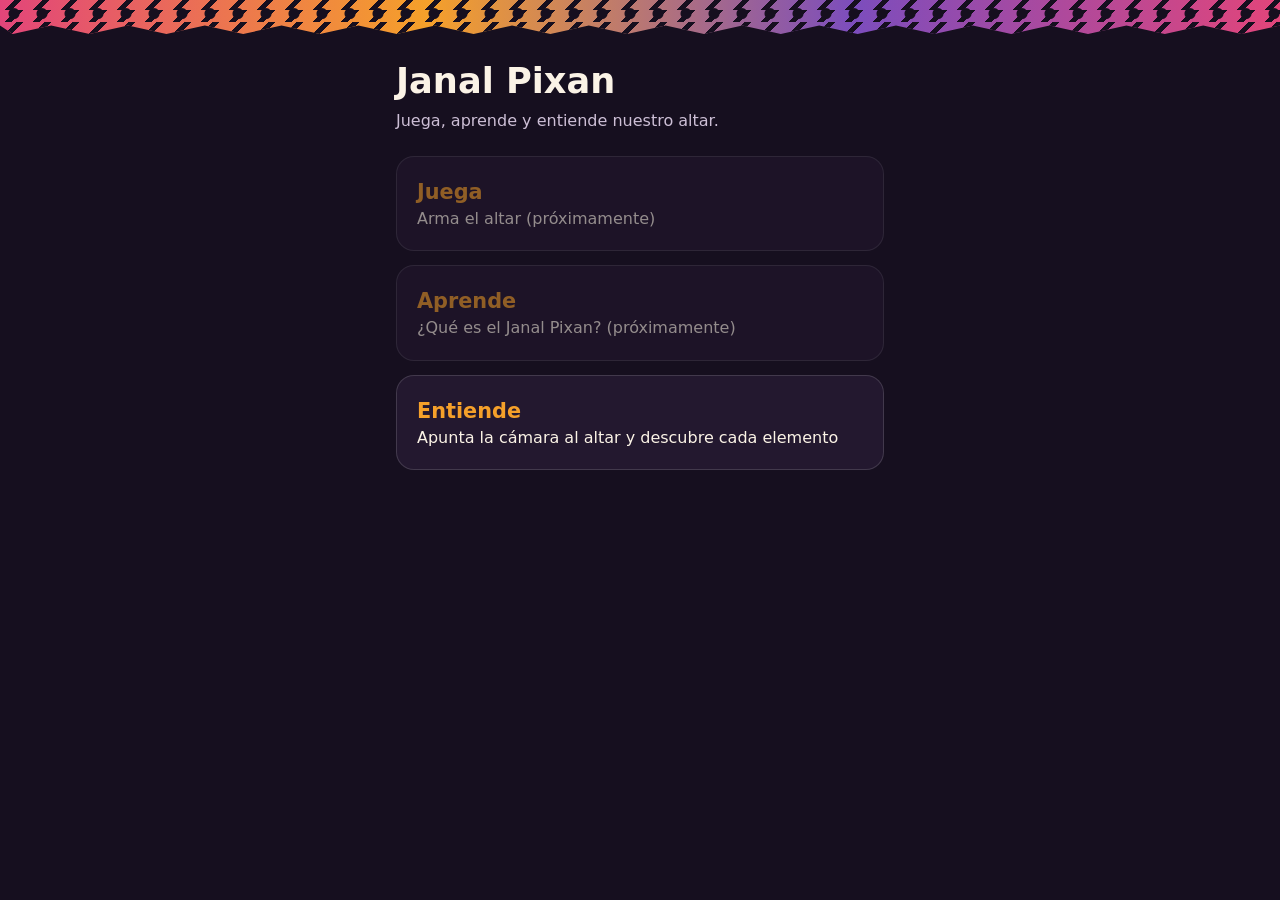
==== index.html @ c6d0ef3f "Entiende: cámara del altar (MindAR) + foto de respaldo + JSON común" ====
<!doctype html>
<html lang="es">
<head>
  <meta charset="utf-8">
  <meta name="viewport" content="width=device-width, initial-scale=1, viewport-fit=cover">
  <meta name="theme-color" content="#160f1f">
  <title>Juega, Aprende y Entiende · Janal Pixan</title>
  <!-- Inicio provisional: al unir las tres partes, este archivo se reemplaza por el diseño común -->
  <link rel="stylesheet" href="entiende/css/entiende.css">
  <style>
    main { max-width: 520px; margin: 0 auto; padding: 28px 16px 40px; }
    h1 { font-size: 2.2rem; line-height: 1.1; margin: 0 0 8px; }
    p { color: var(--texto-suave); margin: 0 0 24px; }
    a.parte {
      display: block; padding: 20px; margin-bottom: 14px; border-radius: var(--radio);
      background: var(--fondo-2); border: 1px solid var(--borde); color: var(--texto); text-decoration: none;
    }
    a.parte strong { display: block; font-size: 1.3rem; color: var(--naranja); }
    a.parte.pendiente { opacity: .55; }
  </style>
</head>
<body>
  <div class="papel-picado" aria-hidden="true"></div>
  <main>
    <h1>Janal Pixan</h1>
    <p>Juega, aprende y entiende nuestro altar.</p>
    <a class="parte pendiente" href="juega/"><strong>Juega</strong>Arma el altar (próximamente)</a>
    <a class="parte pendiente" href="aprende/"><strong>Aprende</strong>¿Qué es el Janal Pixan? (próximamente)</a>
    <a class="parte" href="entiende/"><strong>Entiende</strong>Apunta la cámara al altar y descubre cada elemento</a>
  </main>
</body>
</html>
---- entiende/css/entiende.css ----
/* Entiende — estilos comunes (mobile-first) */
:root {
  --fondo: #160f1f;
  --fondo-2: #23182f;
  --texto: #fbf3e6;
  --texto-suave: #cdbfd6;
  --naranja: #f5a02a;   /* xpujuk */
  --rosa: #e2457a;      /* papel picado */
  --morado: #7c4dbd;
  --borde: rgba(255, 255, 255, 0.14);
  --sombra: 0 10px 30px rgba(0, 0, 0, 0.45);
  --radio: 18px;
}

* { box-sizing: border-box; }

html, body {
  margin: 0;
  background: var(--fondo);
  color: var(--texto);
  font-family: system-ui, -apple-system, "Segoe UI", Roboto, sans-serif;
  line-height: 1.45;
  -webkit-tap-highlight-color: transparent;
}

a { color: var(--naranja); }

.boton {
  display: inline-flex;
  align-items: center;
  justify-content: center;
  gap: 0.5em;
  min-height: 52px;
  padding: 0 1.4em;
  border: 0;
  border-radius: 999px;
  background: var(--naranja);
  color: #2a1606;
  font: inherit;
  font-weight: 700;
  font-size: 1.05rem;
  text-decoration: none;
  cursor: pointer;
}
.boton:disabled { opacity: 0.5; cursor: wait; }
.boton.secundario {
  background: transparent;
  color: var(--texto);
  border: 1.5px solid var(--borde);
}

/* Franja de papel picado (decorativa, CSS puro, sin imágenes) */
.papel-picado {
  height: 34px;
  background:
    radial-gradient(circle at 50% 40%, var(--fondo) 5px, transparent 6px) 0 0 / 28px 34px,
    linear-gradient(135deg, transparent 40%, var(--fondo) 41% 59%, transparent 60%) 0 22px / 28px 12px,
    linear-gradient(90deg, var(--rosa), var(--naranja), var(--morado), var(--rosa));
  clip-path: polygon(0 0, 100% 0, 100% 75%, 97% 100%, 94% 75%, 91% 100%, 88% 75%, 85% 100%, 82% 75%, 79% 100%, 76% 75%, 73% 100%, 70% 75%, 67% 100%, 64% 75%, 61% 100%, 58% 75%, 55% 100%, 52% 75%, 49% 100%, 46% 75%, 43% 100%, 40% 75%, 37% 100%, 34% 75%, 31% 100%, 28% 75%, 25% 100%, 22% 75%, 19% 100%, 16% 75%, 13% 100%, 10% 75%, 7% 100%, 4% 75%, 1% 100%, 0 75%);
}

/* ---------- Ficha (hoja inferior con la explicación) ---------- */
.ficha-fondo {
  position: fixed;
  inset: 0;
  z-index: 50;
  background: rgba(10, 6, 14, 0.55);
  opacity: 0;
  pointer-events: none;
  transition: opacity 0.2s;
}
.ficha-fondo.abierta { opacity: 1; pointer-events: auto; }

.ficha {
  position: fixed;
  left: 0;
  right: 0;
  bottom: 0;
  z-index: 51;
  max-height: 78vh;
  overflow-y: auto;
  padding: 10px 20px calc(24px + env(safe-area-inset-bottom));
  background: var(--fondo-2);
  border-radius: var(--radio) var(--radio) 0 0;
  box-shadow: var(--sombra);
  transform: translateY(105%);
  transition: transform 0.25s ease-out;
}
.ficha.abierta { transform: translateY(0); }
.ficha .agarre {
  width: 44px; height: 5px; margin: 0 auto 14px;
  border-radius: 9px; background: var(--borde);
}
.ficha h2 { margin: 0; font-size: 1.45rem; }
.ficha .maya {
  margin: 4px 0 14px;
  color: var(--naranja);
  font-weight: 600;
}
.ficha .maya small { color: var(--texto-suave); font-weight: 400; }
.ficha h3 {
  margin: 16px 0 4px;
  font-size: 0.8rem;
  letter-spacing: 0.08em;
  text-transform: uppercase;
  color: var(--texto-suave);
}
.ficha p { margin: 0; font-size: 1.02rem; }
.ficha img.foto-elemento {
  width: 100%; max-height: 200px; object-fit: cover;
  border-radius: 12px; margin-bottom: 12px;
}
.ficha .acciones { display: flex; gap: 10px; margin-top: 20px; flex-wrap: wrap; }
.ficha .borrador {
  margin-top: 16px; font-size: 0.8rem; color: var(--texto-suave);
}

.aviso-error {
  padding: 14px 16px;
  border-radius: 12px;
  background: rgba(226, 69, 122, 0.15);
  border: 1px solid var(--rosa);
}
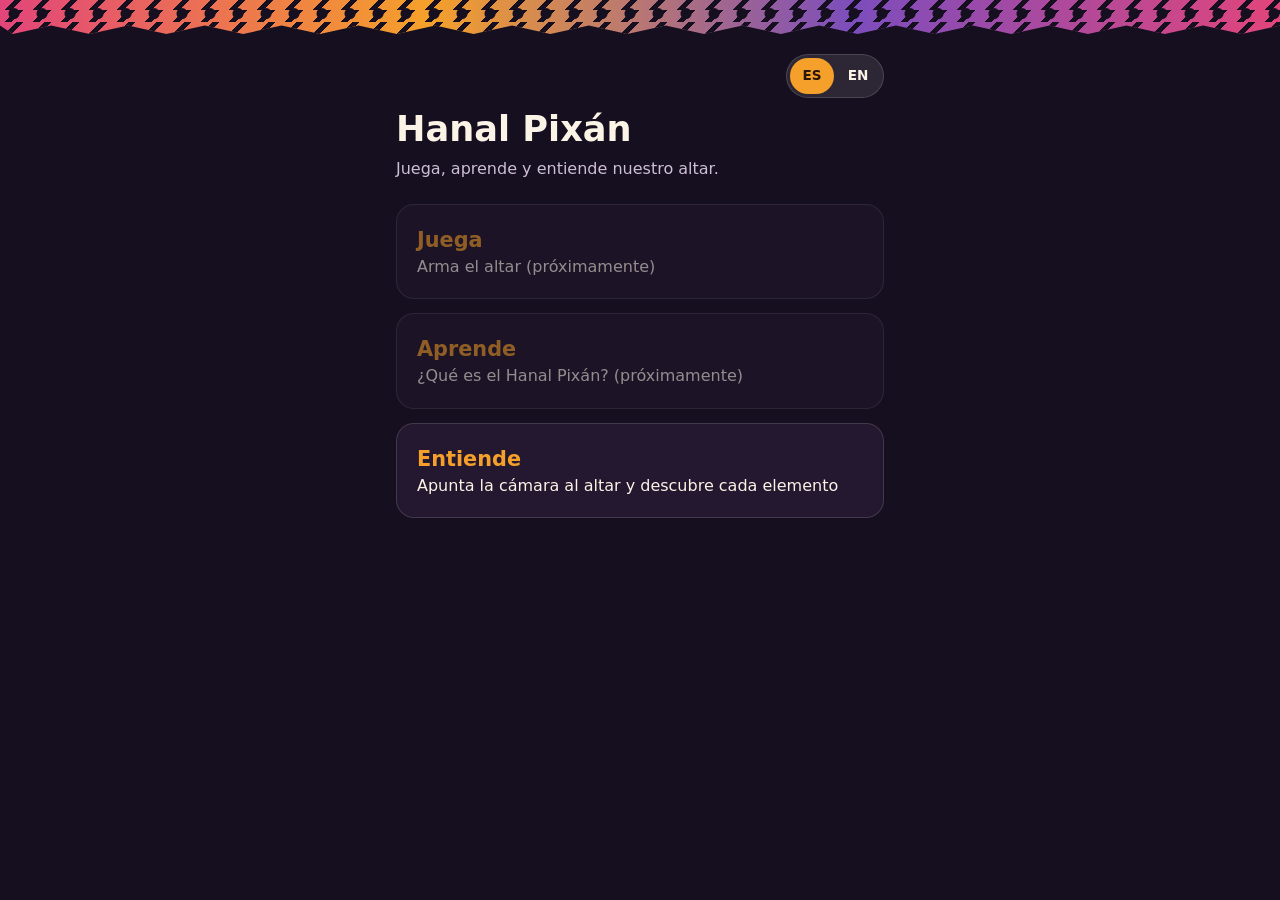
==== commit 37860fdb: "Entiende: 38 elementos trilingues, tarjetas estilo Hanal Pixan y camara por zonas" ====
--- a/index.html
+++ b/index.html
@@ -4,11 +4,12 @@
   <meta charset="utf-8">
   <meta name="viewport" content="width=device-width, initial-scale=1, viewport-fit=cover">
   <meta name="theme-color" content="#160f1f">
-  <title>Juega, Aprende y Entiende · Janal Pixan</title>
+  <title>Juega, Aprende y Entiende · Hanal Pixán</title>
   <!-- Inicio provisional: al unir las tres partes, este archivo se reemplaza por el diseño común -->
   <link rel="stylesheet" href="entiende/css/entiende.css">
   <style>
-    main { max-width: 520px; margin: 0 auto; padding: 28px 16px 40px; }
+    main { max-width: 520px; margin: 0 auto; padding: 20px 16px 40px; }
+    .arriba { display: flex; justify-content: flex-end; margin-bottom: 12px; }
     h1 { font-size: 2.2rem; line-height: 1.1; margin: 0 0 8px; }
     p { color: var(--texto-suave); margin: 0 0 24px; }
     a.parte {
@@ -22,11 +23,38 @@
 <body>
   <div class="papel-picado" aria-hidden="true"></div>
   <main>
-    <h1>Janal Pixan</h1>
-    <p>Juega, aprende y entiende nuestro altar.</p>
-    <a class="parte pendiente" href="juega/"><strong>Juega</strong>Arma el altar (próximamente)</a>
-    <a class="parte pendiente" href="aprende/"><strong>Aprende</strong>¿Qué es el Janal Pixan? (próximamente)</a>
-    <a class="parte" href="entiende/"><strong>Entiende</strong>Apunta la cámara al altar y descubre cada elemento</a>
+    <div class="arriba"><div class="selector-idioma" role="group" aria-label="Idioma / Language">
+      <button type="button" data-lang="es">ES</button><button type="button" data-lang="en">EN</button>
+    </div></div>
+    <h1>Hanal Pixán</h1>
+    <p data-es="Juega, aprende y entiende nuestro altar." data-en="Play, learn and understand our altar."></p>
+    <a class="parte pendiente" href="juega/"><strong data-es="Juega" data-en="Play"></strong>
+      <span data-es="Arma el altar (próximamente)" data-en="Build the altar (coming soon)"></span></a>
+    <a class="parte pendiente" href="aprende/"><strong data-es="Aprende" data-en="Learn"></strong>
+      <span data-es="¿Qué es el Hanal Pixán? (próximamente)" data-en="What is Hanal Pixán? (coming soon)"></span></a>
+    <a class="parte" href="entiende/" id="link-entiende"><strong data-es="Entiende" data-en="Understand"></strong>
+      <span data-es="Apunta la cámara al altar y descubre cada elemento" data-en="Point your camera at the altar and discover each element"></span></a>
   </main>
+  <script>
+    (function () {
+      var K = 'jaye-idioma';
+      var q = new URLSearchParams(location.search).get('lang');
+      var lang = q === 'en' || q === 'es' ? q : null;
+      if (!lang) { try { lang = localStorage.getItem(K); } catch (e) {} }
+      if (lang !== 'en') lang = 'es';
+      function poner(l) {
+        lang = l;
+        document.documentElement.lang = l;
+        try { localStorage.setItem(K, l); } catch (e) {}
+        document.querySelectorAll('[data-es]').forEach(function (n) { n.textContent = n.getAttribute('data-' + l); });
+        document.querySelectorAll('[data-lang]').forEach(function (b) { b.setAttribute('aria-pressed', String(b.dataset.lang === l)); });
+        document.getElementById('link-entiende').href = 'entiende/' + (l === 'en' ? '?lang=en' : '');
+      }
+      document.querySelectorAll('[data-lang]').forEach(function (b) {
+        b.addEventListener('click', function () { poner(b.dataset.lang); });
+      });
+      poner(lang);
+    })();
+  </script>
 </body>
 </html>
--- a/entiende/css/entiende.css
+++ b/entiende/css/entiende.css
@@ -121,3 +121,31 @@
   background: rgba(226, 69, 122, 0.15);
   border: 1px solid var(--rosa);
 }
+
+/* ---------- Selector de idioma ---------- */
+.selector-idioma {
+  display: inline-flex; padding: 3px; gap: 2px;
+  border-radius: 999px; background: rgba(255, 255, 255, 0.1); border: 1px solid var(--borde);
+}
+.selector-idioma button {
+  min-width: 44px; min-height: 36px; padding: 0 10px; border: 0; border-radius: 999px;
+  background: transparent; color: var(--texto); font: inherit; font-weight: 700; font-size: .85rem; cursor: pointer;
+}
+.selector-idioma button[aria-pressed="true"] { background: var(--naranja); color: #2a1606; }
+
+/* ---------- Ficha: nombres y fuentes ---------- */
+.ficha .ficha-num { margin: 0 0 2px; color: var(--texto-suave); font-size: .8rem; letter-spacing: .06em; }
+.ficha .nombres { margin: 10px 0 4px; display: grid; gap: 8px; }
+.ficha .nombres > div {
+  display: grid; grid-template-columns: 92px 1fr; gap: 8px; align-items: baseline;
+  padding: 8px 12px; border-radius: 12px; background: rgba(255, 255, 255, 0.05);
+}
+.ficha .nombres dt { font-size: .75rem; text-transform: uppercase; letter-spacing: .06em; color: var(--texto-suave); }
+.ficha .nombres dd { margin: 0; }
+.ficha .nombre-maya strong { color: var(--naranja); font-size: 1.15rem; }
+.ficha .nombres small { color: var(--texto-suave); }
+.ficha .nombres .nota { display: block; margin-top: 2px; font-size: .85rem; color: var(--texto-suave); }
+.ficha .fuentes { margin-top: 18px; font-size: .85rem; color: var(--texto-suave); }
+.ficha .fuentes summary { cursor: pointer; min-height: 32px; }
+.ficha .fuentes ul { margin: 6px 0 0; padding-left: 1.1em; }
+.ficha .fuentes li { margin-bottom: 4px; }
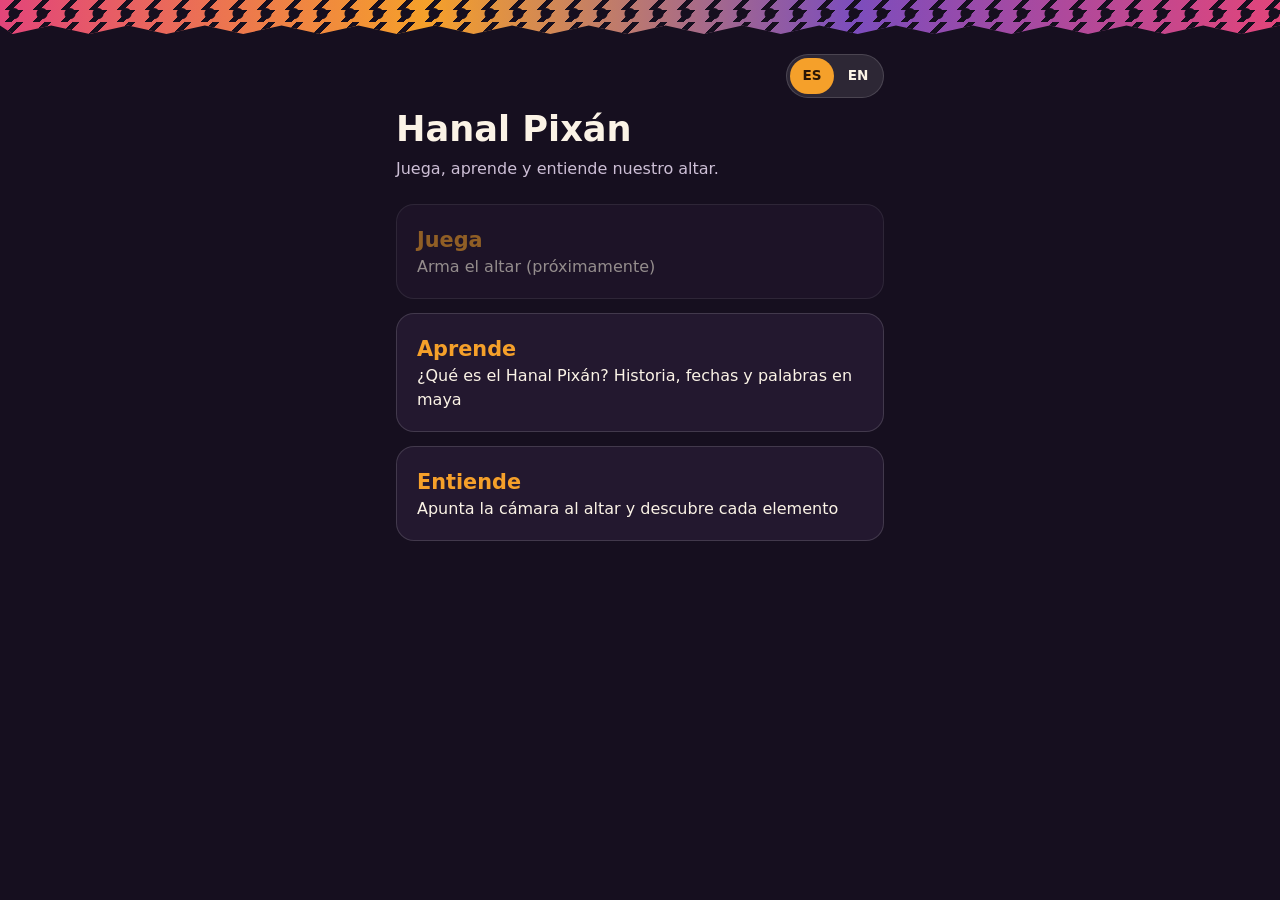
==== commit 74413ccb: "Aprende: pagina del Hanal Pixan (ES/EN) con SVG en punto de cruz, unida al inicio" ====
--- a/index.html
+++ b/index.html
@@ -30,8 +30,8 @@
     <p data-es="Juega, aprende y entiende nuestro altar." data-en="Play, learn and understand our altar."></p>
     <a class="parte pendiente" href="juega/"><strong data-es="Juega" data-en="Play"></strong>
       <span data-es="Arma el altar (próximamente)" data-en="Build the altar (coming soon)"></span></a>
-    <a class="parte pendiente" href="aprende/"><strong data-es="Aprende" data-en="Learn"></strong>
-      <span data-es="¿Qué es el Hanal Pixán? (próximamente)" data-en="What is Hanal Pixán? (coming soon)"></span></a>
+    <a class="parte" href="aprende/" id="link-aprende"><strong data-es="Aprende" data-en="Learn"></strong>
+      <span data-es="¿Qué es el Hanal Pixán? Historia, fechas y palabras en maya" data-en="What is Hanal Pixán? History, dates and Maya words"></span></a>
     <a class="parte" href="entiende/" id="link-entiende"><strong data-es="Entiende" data-en="Understand"></strong>
       <span data-es="Apunta la cámara al altar y descubre cada elemento" data-en="Point your camera at the altar and discover each element"></span></a>
   </main>
@@ -49,6 +49,7 @@
         document.querySelectorAll('[data-es]').forEach(function (n) { n.textContent = n.getAttribute('data-' + l); });
         document.querySelectorAll('[data-lang]').forEach(function (b) { b.setAttribute('aria-pressed', String(b.dataset.lang === l)); });
         document.getElementById('link-entiende').href = 'entiende/' + (l === 'en' ? '?lang=en' : '');
+        document.getElementById('link-aprende').href = 'aprende/' + (l === 'en' ? '?lang=en' : '');
       }
       document.querySelectorAll('[data-lang]').forEach(function (b) {
         b.addEventListener('click', function () { poner(b.dataset.lang); });
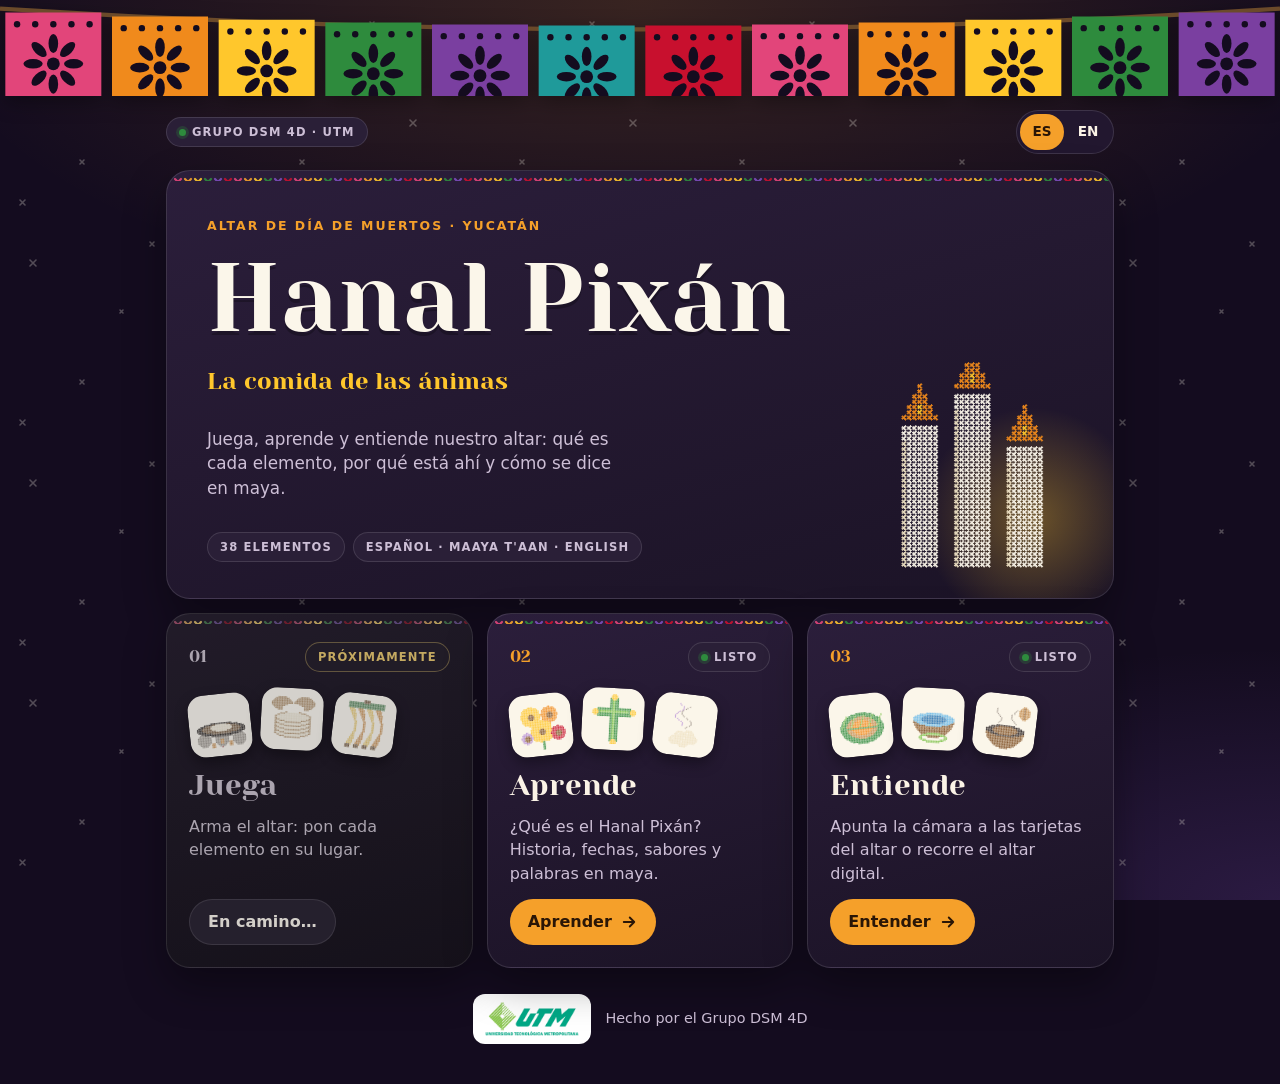
==== commit 7334fddd: "Portadas nuevas: inicio y entrada de Entiende Tarjetas tipo bento con brillo al tocar (inspiradas en" ====
--- a/index.html
+++ b/index.html
@@ -3,38 +3,77 @@
 <head>
   <meta charset="utf-8">
   <meta name="viewport" content="width=device-width, initial-scale=1, viewport-fit=cover">
-  <meta name="theme-color" content="#160f1f">
+  <meta name="theme-color" content="#140c1f">
+  <meta name="description" content="Altar de Hanal Pixán del Grupo DSM 4D (UTM): juega, aprende y entiende cada elemento del altar yucateco.">
   <title>Juega, Aprende y Entiende · Hanal Pixán</title>
-  <!-- Inicio provisional: al unir las tres partes, este archivo se reemplaza por el diseño común -->
-  <link rel="stylesheet" href="entiende/css/entiende.css">
-  <style>
-    main { max-width: 520px; margin: 0 auto; padding: 20px 16px 40px; }
-    .arriba { display: flex; justify-content: flex-end; margin-bottom: 12px; }
-    h1 { font-size: 2.2rem; line-height: 1.1; margin: 0 0 8px; }
-    p { color: var(--texto-suave); margin: 0 0 24px; }
-    a.parte {
-      display: block; padding: 20px; margin-bottom: 14px; border-radius: var(--radio);
-      background: var(--fondo-2); border: 1px solid var(--borde); color: var(--texto); text-decoration: none;
-    }
-    a.parte strong { display: block; font-size: 1.3rem; color: var(--naranja); }
-    a.parte.pendiente { opacity: .55; }
-  </style>
+  <link rel="preload" href="assets/fonts/yeseva-one-latin-400-normal.woff2" as="font" type="font/woff2" crossorigin>
+  <link rel="stylesheet" href="assets/css/portada.css">
 </head>
 <body>
-  <div class="papel-picado" aria-hidden="true"></div>
-  <main>
-    <div class="arriba"><div class="selector-idioma" role="group" aria-label="Idioma / Language">
-      <button type="button" data-lang="es">ES</button><button type="button" data-lang="en">EN</button>
-    </div></div>
-    <h1>Hanal Pixán</h1>
-    <p data-es="Juega, aprende y entiende nuestro altar." data-en="Play, learn and understand our altar."></p>
-    <a class="parte pendiente" href="juega/"><strong data-es="Juega" data-en="Play"></strong>
-      <span data-es="Arma el altar (próximamente)" data-en="Build the altar (coming soon)"></span></a>
-    <a class="parte" href="aprende/" id="link-aprende"><strong data-es="Aprende" data-en="Learn"></strong>
-      <span data-es="¿Qué es el Hanal Pixán? Historia, fechas y palabras en maya" data-en="What is Hanal Pixán? History, dates and Maya words"></span></a>
-    <a class="parte" href="entiende/" id="link-entiende"><strong data-es="Entiende" data-en="Understand"></strong>
-      <span data-es="Apunta la cámara al altar y descubre cada elemento" data-en="Point your camera at the altar and discover each element"></span></a>
-  </main>
+  <svg class="papel" aria-hidden="true"></svg>
+
+  <div class="envoltura">
+    <div class="barra">
+      <span class="chip"><i></i><span data-es="Grupo DSM 4D · UTM" data-en="DSM 4D group · UTM"></span></span>
+      <div class="selector-idioma" role="group" aria-label="Idioma / Language">
+        <button type="button" data-lang="es">ES</button><button type="button" data-lang="en">EN</button>
+      </div>
+    </div>
+
+    <main class="bento">
+      <!-- Héroe -->
+      <section class="tile heroe ancha" aria-labelledby="titulo">
+        <span class="vela-glow" aria-hidden="true"></span>
+        <img class="adorno" src="entiende/img/iconos/velas.png" alt="" aria-hidden="true">
+        <p class="eyebrow" data-es="Altar de Día de Muertos · Yucatán" data-en="Day of the Dead altar · Yucatán"></p>
+        <h1 id="titulo">Hanal Pixán</h1>
+        <p class="sub" data-es="La comida de las ánimas" data-en="The food of the souls"></p>
+        <p class="lema" data-es="Juega, aprende y entiende nuestro altar: qué es cada elemento, por qué está ahí y cómo se dice en maya." data-en="Play, learn and understand our altar: what each element is, why it is there and how to say it in Maya."></p>
+        <div class="datos">
+          <span class="chip" data-es="38 elementos" data-en="38 elements"></span>
+          <span class="chip">Español · Maaya t'aan · English</span>
+        </div>
+      </section>
+
+      <!-- Juega (pendiente: cuando esté lista, cambia este <div> por <a href="juega/"> y quita "apagada") -->
+      <div class="tile apagada" id="tile-juega" aria-disabled="true">
+        <div class="cabeza"><span class="num">01</span><span class="chip pronto" data-es="Próximamente" data-en="Coming soon"></span></div>
+        <div class="parches" aria-hidden="true">
+          <img src="entiende/img/iconos/comal.png" alt=""><img src="entiende/img/iconos/tortear.png" alt=""><img src="entiende/img/iconos/platano.png" alt="">
+        </div>
+        <h3 data-es="Juega" data-en="Play"></h3>
+        <p data-es="Arma el altar: pon cada elemento en su lugar." data-en="Build the altar: put each element in its place."></p>
+        <span class="ir suave" data-es="En camino…" data-en="On its way…"></span>
+      </div>
+
+      <a class="tile" href="aprende/" id="link-aprende">
+        <div class="cabeza"><span class="num">02</span><span class="chip"><i></i><span data-es="Listo" data-en="Ready"></span></span></div>
+        <div class="parches" aria-hidden="true">
+          <img src="entiende/img/iconos/flores.png" alt=""><img src="entiende/img/iconos/cruz-verde.png" alt=""><img src="entiende/img/iconos/incienso.png" alt="">
+        </div>
+        <h3 data-es="Aprende" data-en="Learn"></h3>
+        <p data-es="¿Qué es el Hanal Pixán? Historia, fechas, sabores y palabras en maya." data-en="What is Hanal Pixán? History, dates, flavors and Maya words."></p>
+        <span class="ir"><span data-es="Aprender" data-en="Learn"></span><svg viewBox="0 0 24 24" fill="none" stroke="currentColor" stroke-width="2.5" stroke-linecap="round" stroke-linejoin="round" aria-hidden="true"><path d="M5 12h14M13 6l6 6-6 6"/></svg></span>
+      </a>
+
+      <a class="tile" href="entiende/" id="link-entiende">
+        <div class="cabeza"><span class="num">03</span><span class="chip"><i></i><span data-es="Listo" data-en="Ready"></span></span></div>
+        <div class="parches" aria-hidden="true">
+          <img src="entiende/img/iconos/pib.png" alt=""><img src="entiende/img/iconos/jicaras-bejuco.png" alt=""><img src="entiende/img/iconos/chocolate.png" alt="">
+        </div>
+        <h3 data-es="Entiende" data-en="Understand"></h3>
+        <p data-es="Apunta la cámara a las tarjetas del altar o recorre el altar digital." data-en="Point your camera at the altar cards or explore the digital altar."></p>
+        <span class="ir"><span data-es="Entender" data-en="Explore"></span><svg viewBox="0 0 24 24" fill="none" stroke="currentColor" stroke-width="2.5" stroke-linecap="round" stroke-linejoin="round" aria-hidden="true"><path d="M5 12h14M13 6l6 6-6 6"/></svg></span>
+      </a>
+    </main>
+
+    <footer class="pie">
+      <span class="logo"><img src="assets/img/utm.png" alt="Universidad Tecnológica Metropolitana" width="480" height="172"></span>
+      <span data-es="Hecho por el Grupo DSM 4D" data-en="Made by the DSM 4D group"></span>
+    </footer>
+  </div>
+
+  <script src="assets/js/portada.js"></script>
   <script>
     (function () {
       var K = 'jaye-idioma';
--- a/assets/css/portada.css
+++ b/assets/css/portada.css
@@ -0,0 +1,174 @@
+/* Portadas del sitio (inicio y entrada de Entiende).
+   Inspirado en componentes de 21st.dev ("Bento Grid Hero" y "Spotlight Card"),
+   reescritos en CSS/JS simple para que el sitio siga siendo estático. */
+@font-face {
+  font-family: "Yeseva One";
+  src: url("../fonts/yeseva-one-latin-400-normal.woff2") format("woff2");
+  font-display: swap;
+}
+
+:root {
+  --fondo: #140c1f;
+  --fondo-2: #22172f;
+  --tarjeta: #241931;
+  --texto: #fbf3e6;
+  --texto-suave: #cdbfd6;
+  --naranja: #f5a02a;
+  --amarillo: #ffc72c;
+  --rosa: #e2457a;
+  --rojo: #c8102e;
+  --verde: #2e8b3d;
+  --morado: #7c4dbd;
+  --crema: #fbf6ea;
+  --borde: rgba(255, 255, 255, 0.12);
+  --radio: 24px;
+  --titulo: "Yeseva One", Georgia, "Times New Roman", serif;
+}
+
+* { box-sizing: border-box; }
+html, body {
+  margin: 0; color: var(--texto);
+  font-family: system-ui, -apple-system, "Segoe UI", Roboto, sans-serif; line-height: 1.45;
+  -webkit-tap-highlight-color: transparent;
+}
+body {
+  min-height: 100vh;
+  background:
+    radial-gradient(ellipse 80% 50% at 50% 0%, rgba(245, 160, 42, 0.16), transparent 70%),
+    radial-gradient(ellipse 60% 40% at 100% 100%, rgba(124, 77, 189, 0.22), transparent 70%),
+    var(--fondo);
+  background-attachment: fixed;
+}
+/* cielo con estrellas en punto de cruz */
+body::before {
+  content: ""; position: fixed; inset: 0; pointer-events: none; opacity: .5; z-index: 0;
+  background-image: url("data:image/svg+xml,%3Csvg xmlns='http://www.w3.org/2000/svg' width='220' height='220'%3E%3Cg stroke='%23fbf6ea' stroke-width='1.6' stroke-linecap='round' opacity='.55'%3E%3Cpath d='M30 40l6 6m0-6l-6 6M150 22l4 4m0-4l-4 4M190 120l6 6m0-6l-6 6M80 160l4 4m0-4l-4 4M120 90l3 3m0-3l-3 3M20 200l5 5m0-5l-5 5'/%3E%3C/g%3E%3C/svg%3E");
+}
+a { color: var(--naranja); }
+:focus-visible { outline: 3px solid var(--naranja); outline-offset: 3px; }
+[hidden] { display: none !important; }
+
+.envoltura { position: relative; z-index: 1; max-width: 980px; margin: 0 auto; padding: 0 16px calc(40px + env(safe-area-inset-bottom)); }
+
+/* ---------- Papel picado (SVG) ---------- */
+.papel {
+  display: block; width: 100%; height: 72px; position: relative; z-index: 1;
+  filter: drop-shadow(0 6px 10px rgba(0, 0, 0, .35));
+}
+@media (min-width: 700px) { .papel { height: 96px; } }
+
+/* ---------- Barra superior ---------- */
+.barra { display: flex; align-items: center; justify-content: space-between; gap: 12px; padding: 14px 0 6px; }
+.chip {
+  display: inline-flex; align-items: center; gap: 6px; min-height: 30px; padding: 0 12px;
+  border-radius: 999px; border: 1px solid var(--borde); background: #2a1f37;
+  font-size: .72rem; font-weight: 700; letter-spacing: .1em; text-transform: uppercase; color: var(--texto-suave);
+  white-space: nowrap;
+}
+.chip i { width: 7px; height: 7px; border-radius: 50%; background: var(--verde); box-shadow: 0 0 0 3px rgba(46, 139, 61, .25); }
+.chip.naranja { color: #2a1606; background: var(--naranja); border-color: var(--naranja); }
+.chip.pronto { color: var(--amarillo); border-color: rgba(255, 199, 44, .4); }
+.volver-link { color: var(--texto); text-decoration: none; font-weight: 700; display: inline-flex; align-items: center; gap: 6px; min-height: 44px; }
+
+.selector-idioma {
+  display: inline-flex; padding: 3px; gap: 2px; border-radius: 999px;
+  background: #22172f; border: 1px solid var(--borde);
+}
+.selector-idioma button {
+  min-width: 44px; min-height: 36px; padding: 0 10px; border: 0; border-radius: 999px;
+  background: transparent; color: var(--texto); font: inherit; font-weight: 700; font-size: .85rem; cursor: pointer;
+}
+.selector-idioma button[aria-pressed="true"] { background: var(--naranja); color: #2a1606; }
+
+/* ---------- Tarjeta (bento) con brillo que sigue al dedo / ratón ---------- */
+.bento { display: grid; gap: 14px; grid-template-columns: 1fr; margin-top: 10px; }
+@media (min-width: 720px) {
+  .bento { grid-template-columns: repeat(3, 1fr); }
+  .bento .ancha { grid-column: 1 / -1; }
+  .bento.dos { grid-template-columns: 1.25fr 1fr; }
+}
+.tile {
+  --x: 50%; --y: 0%;
+  position: relative; isolation: isolate; overflow: hidden;
+  display: flex; flex-direction: column; gap: 14px;
+  padding: 22px; border-radius: var(--radio);
+  border: 1px solid var(--borde);
+  background: linear-gradient(165deg, #2b1e3b 0%, var(--tarjeta) 45%, #1b1326 100%);
+  color: var(--texto); text-decoration: none;
+  box-shadow: 0 18px 40px rgba(0, 0, 0, .35);
+  transition: transform .25s ease, border-color .25s ease;
+}
+.tile::before { /* spotlight */
+  content: ""; position: absolute; inset: 0; z-index: -1; opacity: 0; transition: opacity .4s ease;
+  background: radial-gradient(420px circle at var(--x) var(--y), rgba(245, 160, 42, .22), transparent 65%);
+}
+.tile::after { /* orilla bordada */
+  content: ""; position: absolute; left: 0; right: 0; top: 0; height: 10px; z-index: -1; opacity: .9;
+  background: url("data:image/svg+xml,%3Csvg xmlns='http://www.w3.org/2000/svg' width='60' height='10'%3E%3Cg stroke-width='2.2' stroke-linecap='round'%3E%3Cpath d='M2 2l6 6m0-6l-6 6' stroke='%23e2457a'/%3E%3Cpath d='M12 2l6 6m0-6l-6 6' stroke='%23f5a02a'/%3E%3Cpath d='M22 2l6 6m0-6l-6 6' stroke='%23ffc72c'/%3E%3Cpath d='M32 2l6 6m0-6l-6 6' stroke='%232e8b3d'/%3E%3Cpath d='M42 2l6 6m0-6l-6 6' stroke='%237c4dbd'/%3E%3Cpath d='M52 2l6 6m0-6l-6 6' stroke='%23c8102e'/%3E%3C/g%3E%3C/svg%3E") repeat-x 6px 6px;
+}
+a.tile:hover, a.tile:focus-visible { transform: translateY(-3px); border-color: rgba(245, 160, 42, .55); }
+.tile:hover::before, .tile:focus-visible::before, .tile.brilla::before { opacity: 1; }
+.tile.apagada { filter: saturate(.55) brightness(.85); }
+.tile.apagada h3, .tile.apagada .num { color: var(--texto-suave); }
+.tile.apagada:hover { transform: none; border-color: var(--borde); }
+@media (prefers-reduced-motion: reduce) { .tile, .tile::before { transition: none; } a.tile:hover { transform: none; } }
+
+.tile .cabeza { display: flex; align-items: center; justify-content: space-between; gap: 10px; margin-top: 6px; }
+.tile .num { font-family: var(--titulo); font-size: 1.05rem; color: var(--naranja); }
+.tile h2, .tile h3 { margin: 0; font-family: var(--titulo); font-weight: 400; line-height: 1.05; letter-spacing: .01em; }
+.tile h2 { font-size: clamp(2rem, 7vw, 2.6rem); }
+.tile h3 { font-size: 1.85rem; }
+.tile p { margin: 0; color: var(--texto-suave); }
+.tile .ir {
+  margin-top: auto; align-self: flex-start;
+  display: inline-flex; align-items: center; gap: 8px; min-height: 46px; padding: 0 18px;
+  border-radius: 999px; background: var(--naranja); color: #2a1606; font-weight: 800;
+}
+.tile .ir.suave { background: #2f2340; color: var(--texto); border: 1px solid var(--borde); }
+.tile .ir svg { width: 18px; height: 18px; transition: transform .2s; }
+a.tile:hover .ir svg { transform: translateX(4px); }
+
+/* Íconos bordados como "parches" */
+.parches { display: flex; gap: 10px; align-items: flex-end; min-height: 70px; }
+.parches img {
+  width: 62px; height: 62px; padding: 6px; border-radius: 16px; background: var(--crema);
+  box-shadow: 0 6px 14px rgba(0, 0, 0, .35); transition: transform .3s ease;
+}
+.parches img:nth-child(1) { transform: rotate(-6deg); }
+.parches img:nth-child(2) { transform: translateY(-6px) rotate(3deg); }
+.parches img:nth-child(3) { transform: rotate(7deg); }
+.parches img:nth-child(4) { transform: translateY(-4px) rotate(-3deg); }
+a.tile:hover .parches img { transform: translateY(-8px) rotate(0); }
+
+/* ---------- Héroe (tarjeta ancha) ---------- */
+.heroe { padding: 28px 22px 26px; text-align: left; }
+.heroe .eyebrow { margin: 6px 0 0; font-size: .78rem; font-weight: 800; letter-spacing: .16em; text-transform: uppercase; color: var(--naranja); }
+.heroe h1 {
+  margin: 4px 0 0; font-family: var(--titulo); font-weight: 400; line-height: .95;
+  font-size: clamp(3.2rem, 15vw, 6rem); color: var(--crema);
+  text-shadow: 0 4px 0 rgba(0, 0, 0, .25);
+}
+.heroe .sub { font-family: var(--titulo); font-size: clamp(1.15rem, 4.5vw, 1.5rem); color: var(--amarillo); margin: 6px 0 0; }
+.heroe .lema { margin: 14px 0 0; font-size: 1.05rem; max-width: 40ch; }
+.heroe .lema b { color: var(--texto); }
+.heroe .datos { display: flex; flex-wrap: wrap; gap: 8px; margin-top: 18px; }
+.heroe .vela-glow {
+  position: absolute; right: -40px; bottom: -40px; width: 240px; height: 240px; z-index: -1; pointer-events: none;
+  background: radial-gradient(circle, rgba(255, 199, 44, .35), transparent 65%);
+}
+.heroe .adorno { position: absolute; right: 16px; bottom: 14px; width: 120px; opacity: .95; z-index: -1; }
+@media (min-width: 720px) {
+  .heroe { padding: 40px 40px 36px; }
+  .heroe .adorno { width: 210px; right: 34px; bottom: 26px; }
+}
+@media (max-width: 719px) { .heroe .adorno { width: 72px; top: 28px; right: 22px; bottom: auto; } .heroe .vela-glow { top: -60px; bottom: auto; right: -60px; } }
+@media (max-width: 520px) { .heroe .adorno { display: none; } }
+
+/* ---------- Pie ---------- */
+.pie {
+  margin-top: 26px; display: flex; flex-wrap: wrap; align-items: center; justify-content: center; gap: 14px;
+  color: var(--texto-suave); font-size: .9rem; text-align: center;
+}
+.pie .logo { background: #fff; border-radius: 12px; padding: 8px 12px; display: inline-flex; }
+.pie .logo img { height: 34px; width: auto; display: block; }
+.pie b { color: var(--texto); }
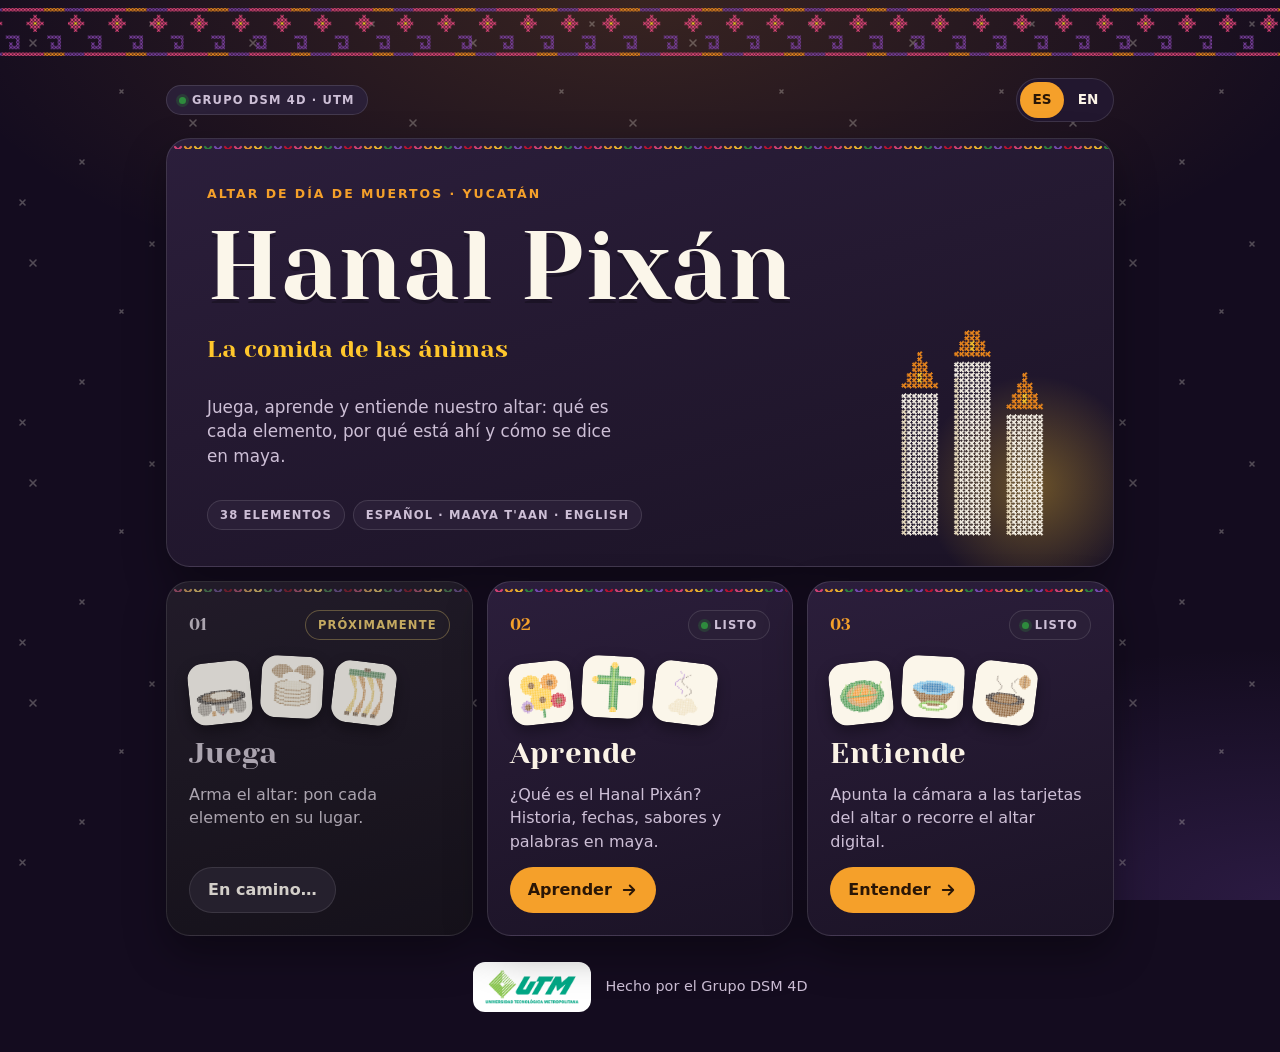
==== commit e350f12c: "Aprende: fotos del altar, velas por fecha, verificacion y franja de bordado - 38 fotos reales en apr" ====
--- a/index.html
+++ b/index.html
@@ -10,7 +10,7 @@
   <link rel="stylesheet" href="assets/css/portada.css">
 </head>
 <body>
-  <svg class="papel" aria-hidden="true"></svg>
+  <div class="franja-bordado" aria-hidden="true"></div>
 
   <div class="envoltura">
     <div class="barra">
--- a/assets/css/portada.css
+++ b/assets/css/portada.css
@@ -50,12 +50,14 @@
 
 .envoltura { position: relative; z-index: 1; max-width: 980px; margin: 0 auto; padding: 0 16px calc(40px + env(safe-area-inset-bottom)); }
 
-/* ---------- Papel picado (SVG) ---------- */
-.papel {
-  display: block; width: 100%; height: 72px; position: relative; z-index: 1;
-  filter: drop-shadow(0 6px 10px rgba(0, 0, 0, .35));
+/* ---------- Franja de bordado yucateco (punto de cruz) ---------- */
+/* Reemplaza al papel picado, que no es tradición de Yucatán. La baldosa
+   img/bordado-franja.svg se repite en horizontal. */
+.franja-bordado {
+  display: block; width: 100%; height: 48px; position: relative; z-index: 1;
+  background: url("../../img/bordado-franja.svg") repeat-x center / auto 48px;
 }
-@media (min-width: 700px) { .papel { height: 96px; } }
+@media (min-width: 700px) { .franja-bordado { height: 64px; } }
 
 /* ---------- Barra superior ---------- */
 .barra { display: flex; align-items: center; justify-content: space-between; gap: 12px; padding: 14px 0 6px; }
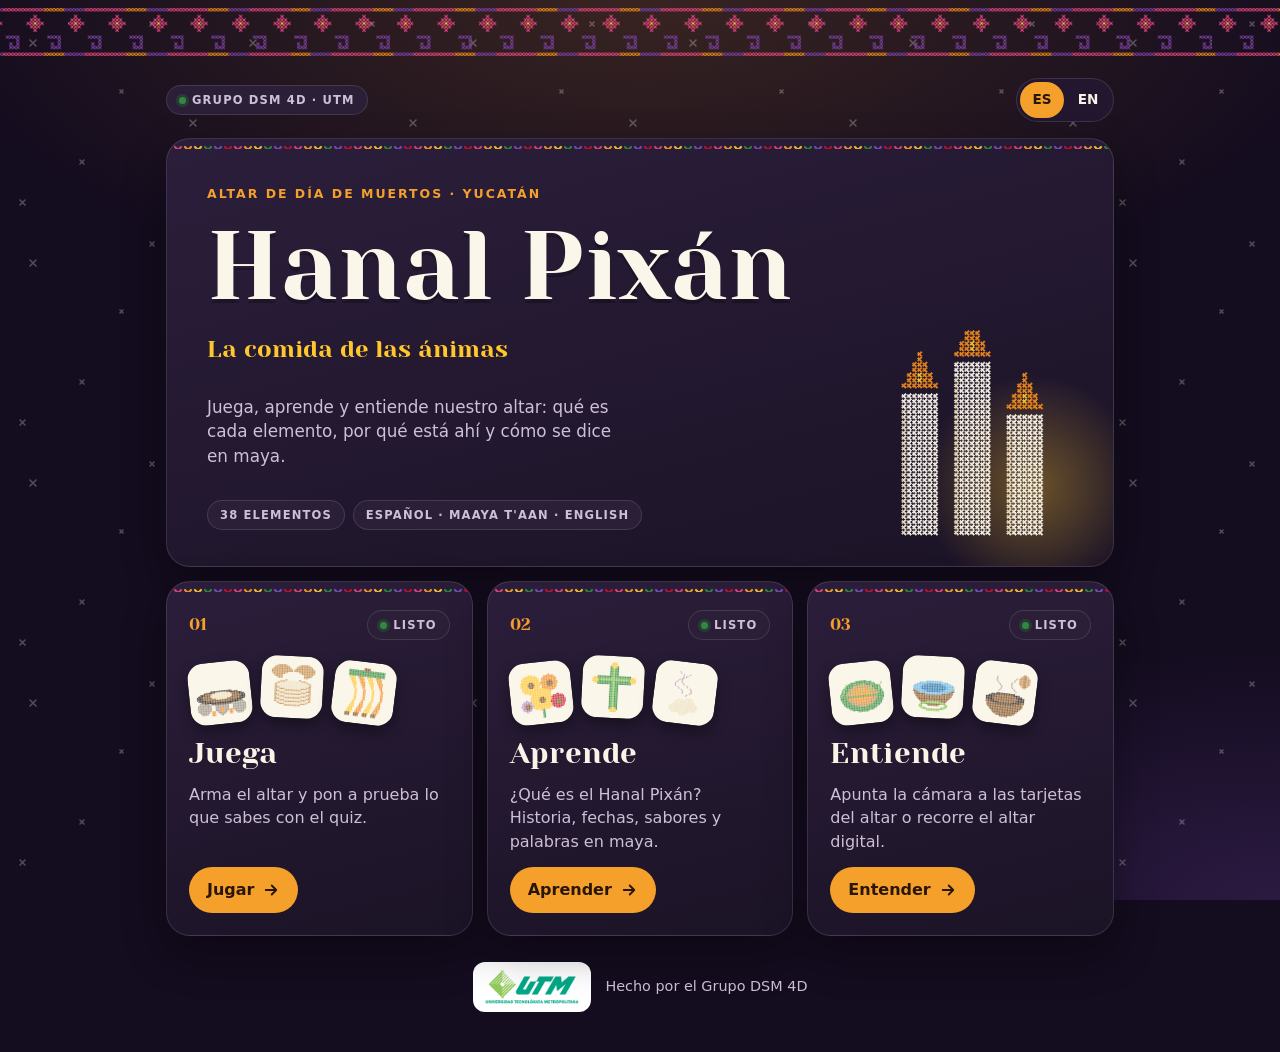
==== commit 4de92de3: "Juega: indice con los dos juegos, altar ES/EN con escabeche, quiz con CSS y arreglos" ====
--- a/index.html
+++ b/index.html
@@ -35,16 +35,16 @@
         </div>
       </section>
 
-      <!-- Juega (pendiente: cuando esté lista, cambia este <div> por <a href="juega/"> y quita "apagada") -->
-      <div class="tile apagada" id="tile-juega" aria-disabled="true">
-        <div class="cabeza"><span class="num">01</span><span class="chip pronto" data-es="Próximamente" data-en="Coming soon"></span></div>
+      <!-- Juega: índice con los dos juegos (arma el altar y el quiz) -->
+      <a class="tile" href="juega/" id="link-juega">
+        <div class="cabeza"><span class="num">01</span><span class="chip"><i></i><span data-es="Listo" data-en="Ready"></span></span></div>
         <div class="parches" aria-hidden="true">
           <img src="entiende/img/iconos/comal.png" alt=""><img src="entiende/img/iconos/tortear.png" alt=""><img src="entiende/img/iconos/platano.png" alt="">
         </div>
         <h3 data-es="Juega" data-en="Play"></h3>
-        <p data-es="Arma el altar: pon cada elemento en su lugar." data-en="Build the altar: put each element in its place."></p>
-        <span class="ir suave" data-es="En camino…" data-en="On its way…"></span>
-      </div>
+        <p data-es="Arma el altar y pon a prueba lo que sabes con el quiz." data-en="Build the altar and test what you know with the quiz."></p>
+        <span class="ir"><span data-es="Jugar" data-en="Play"></span><svg viewBox="0 0 24 24" fill="none" stroke="currentColor" stroke-width="2.5" stroke-linecap="round" stroke-linejoin="round" aria-hidden="true"><path d="M5 12h14M13 6l6 6-6 6"/></svg></span>
+      </a>
 
       <a class="tile" href="aprende/" id="link-aprende">
         <div class="cabeza"><span class="num">02</span><span class="chip"><i></i><span data-es="Listo" data-en="Ready"></span></span></div>
@@ -87,6 +87,7 @@
         try { localStorage.setItem(K, l); } catch (e) {}
         document.querySelectorAll('[data-es]').forEach(function (n) { n.textContent = n.getAttribute('data-' + l); });
         document.querySelectorAll('[data-lang]').forEach(function (b) { b.setAttribute('aria-pressed', String(b.dataset.lang === l)); });
+        document.getElementById('link-juega').href = 'juega/' + (l === 'en' ? '?lang=en' : '');
         document.getElementById('link-entiende').href = 'entiende/' + (l === 'en' ? '?lang=en' : '');
         document.getElementById('link-aprende').href = 'aprende/' + (l === 'en' ? '?lang=en' : '');
       }
